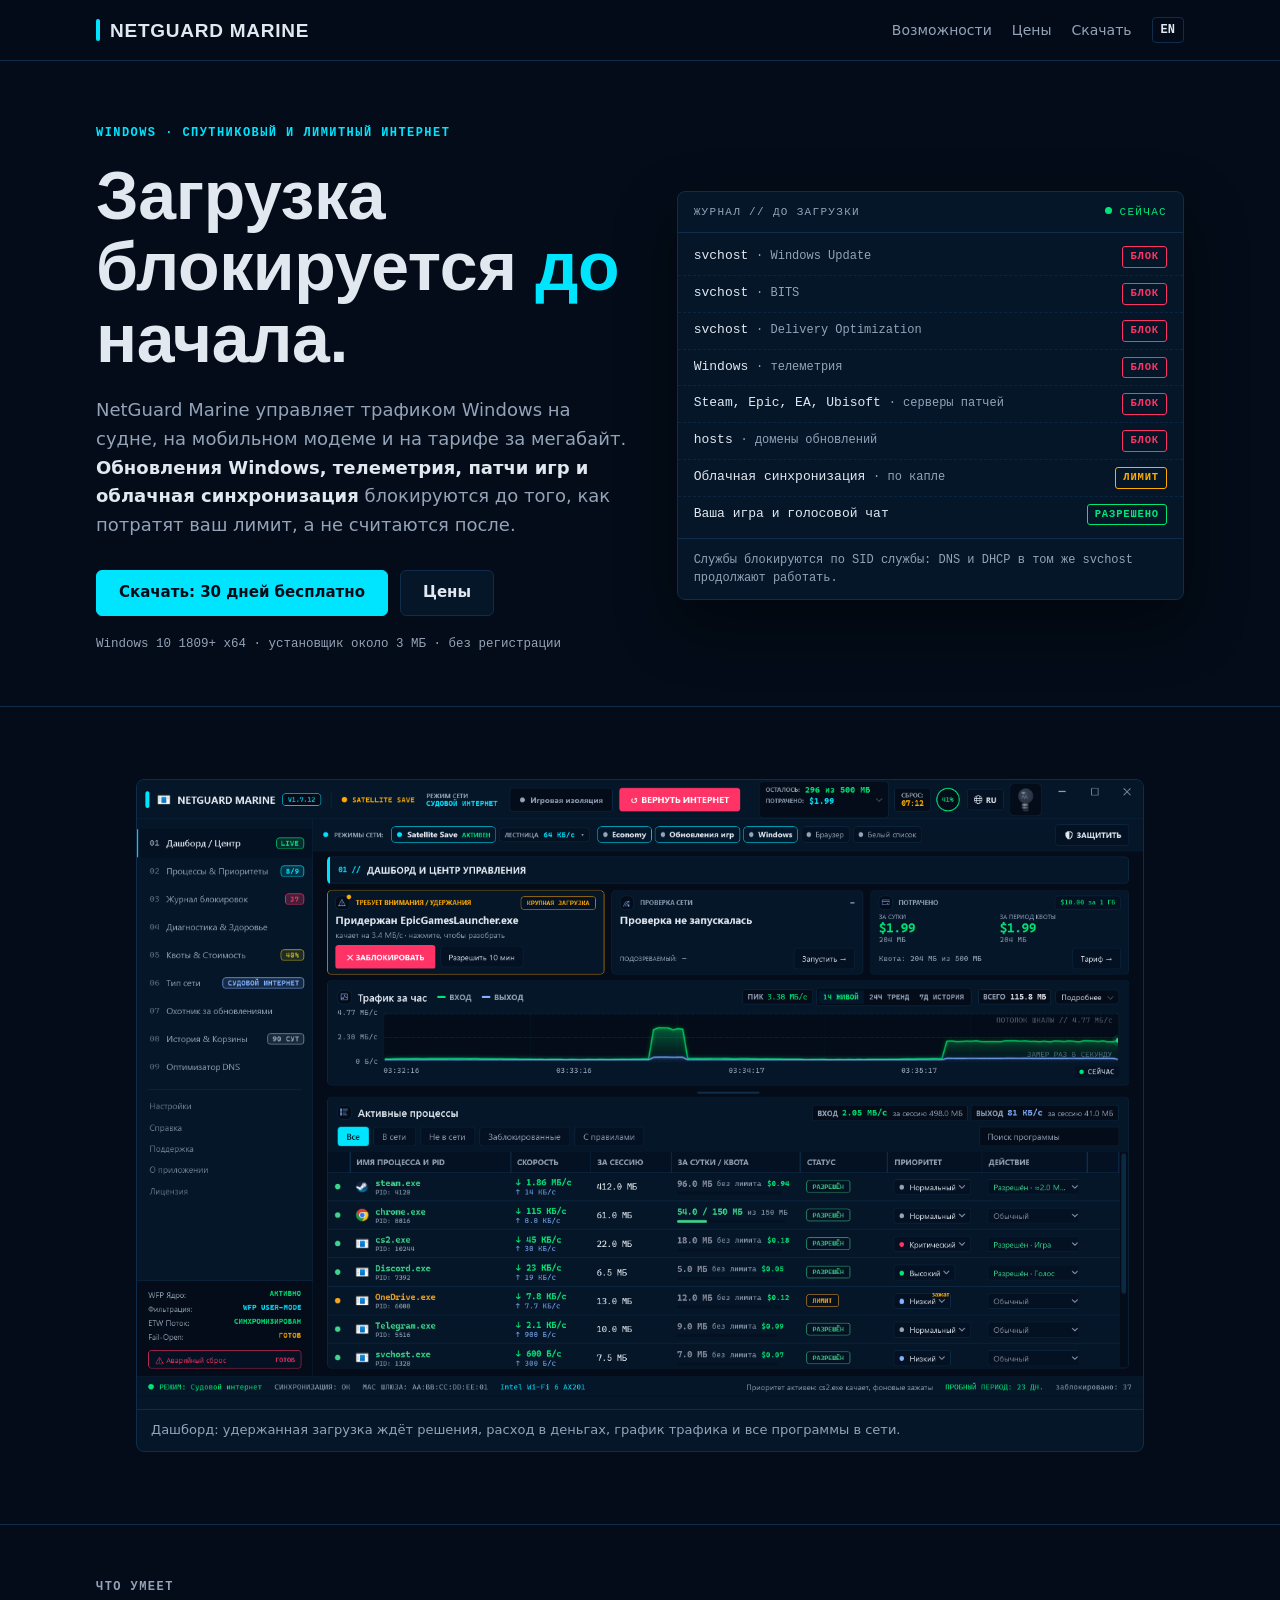
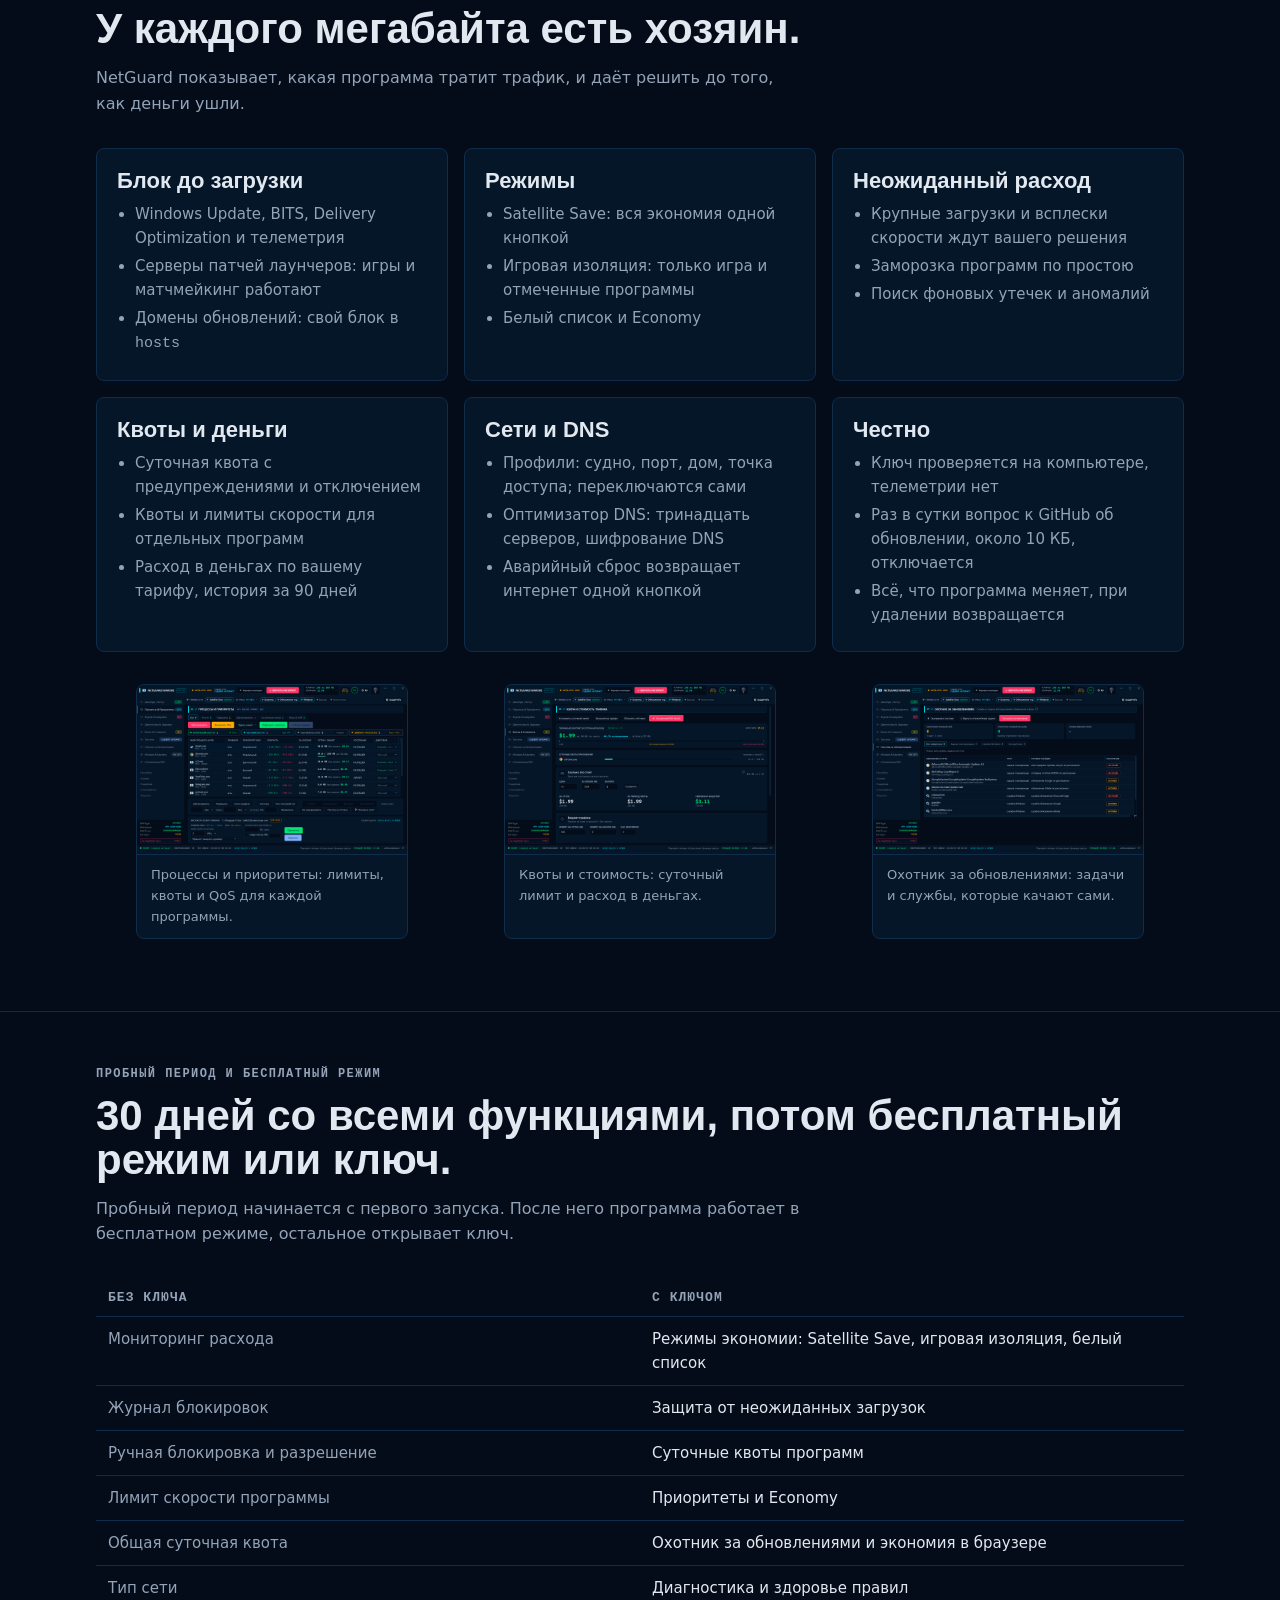
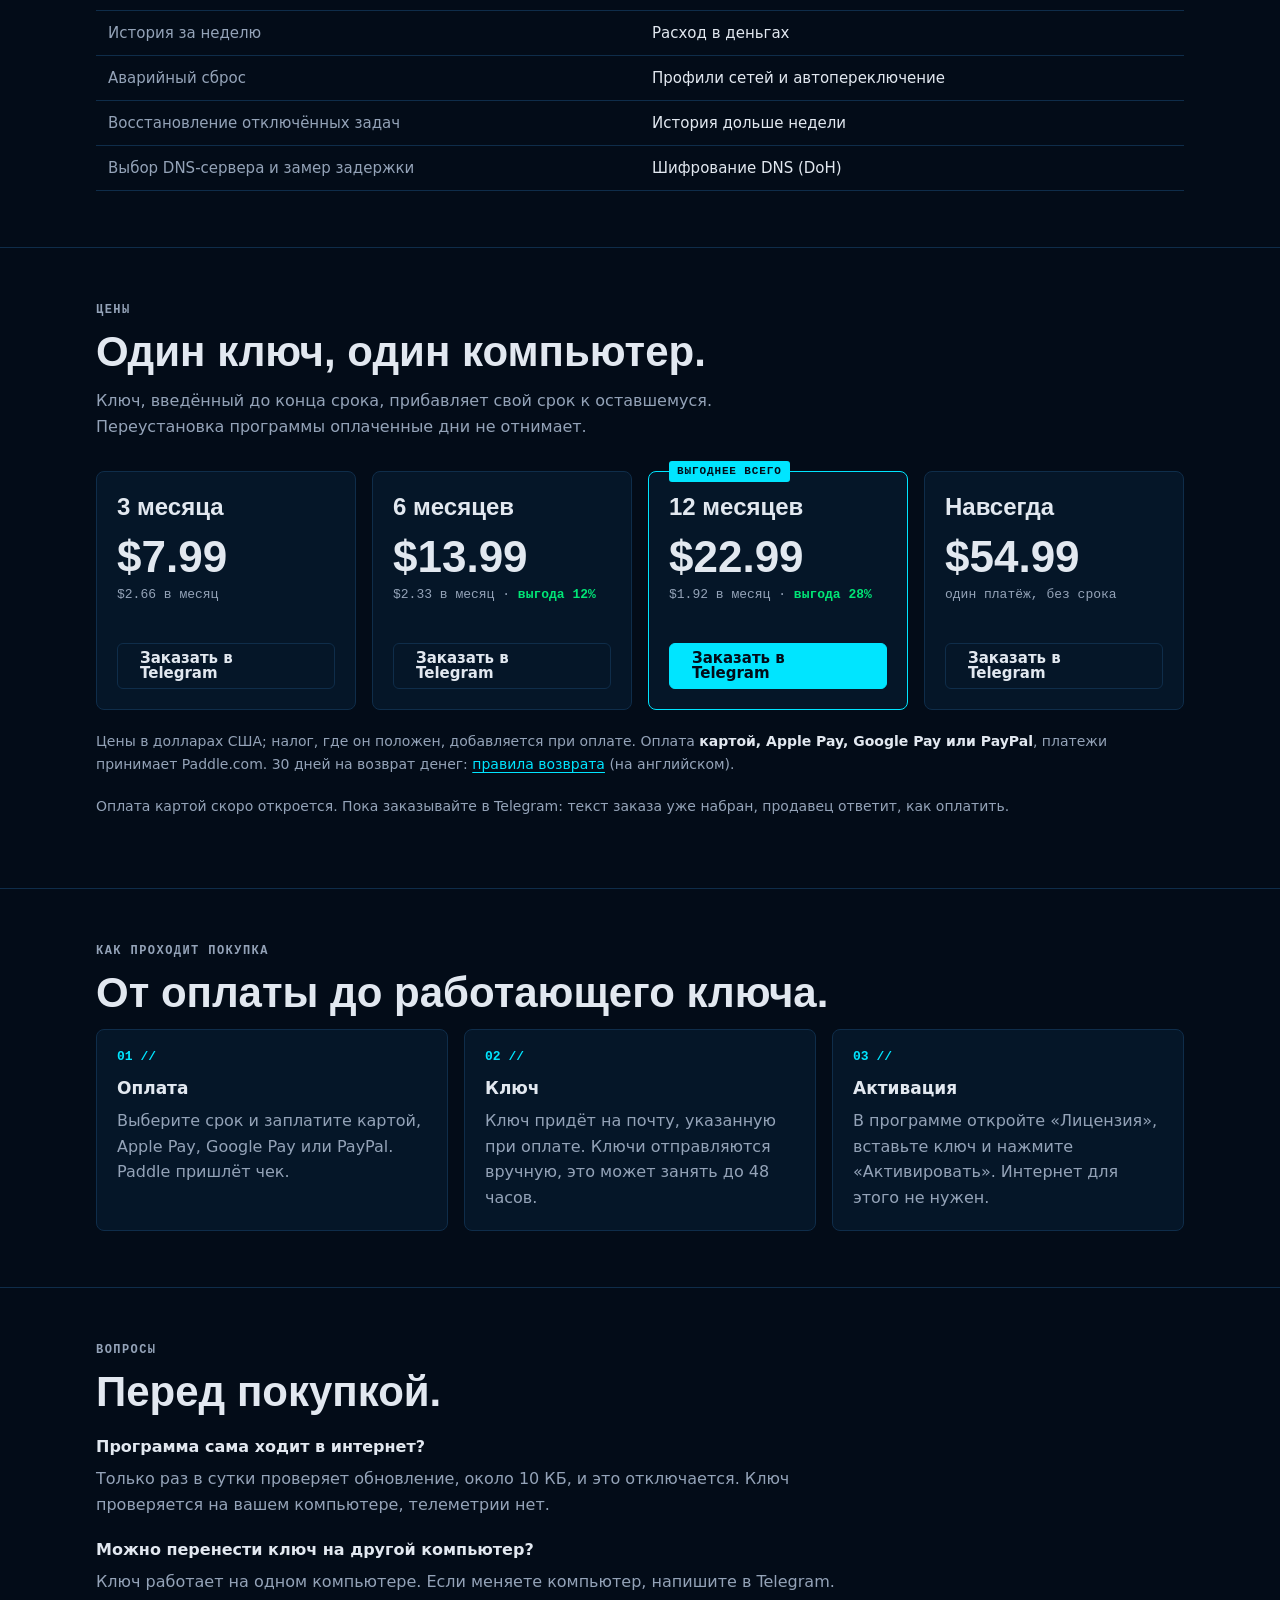
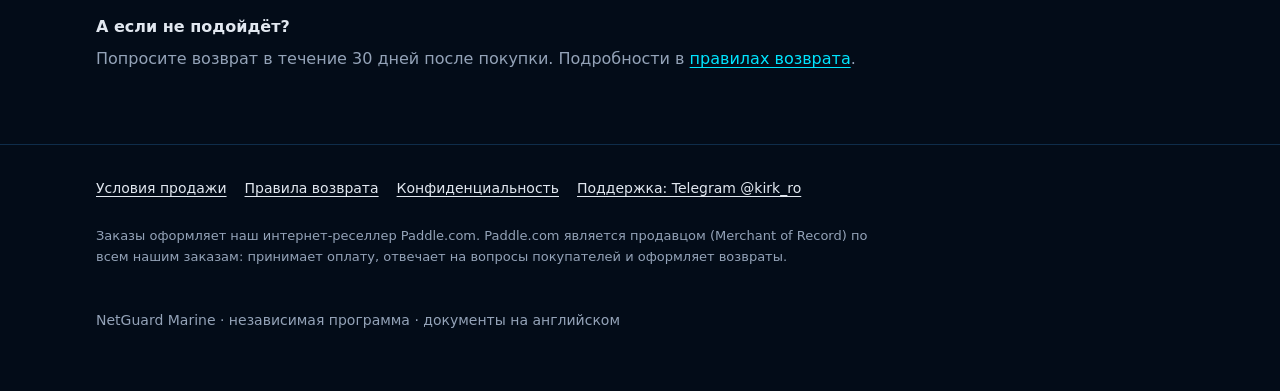
==== docs/ru/index.html @ 9d32442b "Сайт NetGuard Marine: описание, цены, условия, возвраты, конфиденциальность GitHub Pages из docs/: h" ====
<!doctype html>
<html lang="ru">
<head>
<meta charset="utf-8">
<meta name="viewport" content="width=device-width, initial-scale=1">
<title>NetGuard Marine: контроль трафика для спутникового интернета</title>
<meta name="description" content="NetGuard Marine управляет трафиком Windows на судне, на мобильном модеме и на тарифе за мегабайт. Фоновые загрузки блокируются до начала.">
<link rel="stylesheet" href="../assets/site.css">
</head>
<body>

<header class="top">
  <div class="wrap">
    <a class="brand" href="./">NetGuard Marine</a>
    <nav class="nav" aria-label="Разделы">
      <a href="#features">Возможности</a>
      <a href="#pricing">Цены</a>
      <a href="https://github.com/KirkRo/NetGuard-releases/releases/latest">Скачать</a>
      <a class="lang" href="../" hreflang="en" lang="en">EN</a>
    </nav>
  </div>
</header>

<main>
<div class="hero">
  <div class="wrap">
    <div>
      <p class="kicker">Windows · спутниковый и лимитный интернет</p>
      <h1>Загрузка блокируется <em>до</em> начала.</h1>
      <p class="lead">NetGuard Marine управляет трафиком Windows на судне, на мобильном модеме и на тарифе
        за мегабайт. <strong>Обновления Windows, телеметрия, патчи игр и облачная синхронизация</strong>
        блокируются до того, как потратят ваш лимит, а не считаются после.</p>
      <div class="ctas">
        <a class="btn primary" href="https://github.com/KirkRo/NetGuard-releases/releases/latest">Скачать: 30 дней бесплатно</a>
        <a class="btn" href="#pricing">Цены</a>
      </div>
      <p class="fine">Windows 10 1809+ x64 · установщик около 3 МБ · без регистрации</p>
    </div>

    <div class="ledger" aria-label="Что NetGuard блокирует до загрузки">
      <div class="ledger-head"><span>Журнал // до загрузки</span><span class="live">сейчас</span></div>
      <ol>
        <li><span class="who">svchost <small>· Windows Update</small></span><span class="tag block">БЛОК</span></li>
        <li><span class="who">svchost <small>· BITS</small></span><span class="tag block">БЛОК</span></li>
        <li><span class="who">svchost <small>· Delivery Optimization</small></span><span class="tag block">БЛОК</span></li>
        <li><span class="who">Windows <small>· телеметрия</small></span><span class="tag block">БЛОК</span></li>
        <li><span class="who">Steam, Epic, EA, Ubisoft <small>· серверы патчей</small></span><span class="tag block">БЛОК</span></li>
        <li><span class="who">hosts <small>· домены обновлений</small></span><span class="tag block">БЛОК</span></li>
        <li><span class="who">Облачная синхронизация <small>· по капле</small></span><span class="tag slow">ЛИМИТ</span></li>
        <li><span class="who">Ваша игра и голосовой чат</span><span class="tag ok">РАЗРЕШЕНО</span></li>
      </ol>
      <div class="ledger-foot">Службы блокируются по SID службы: DNS и DHCP в том же svchost продолжают работать.</div>
    </div>
  </div>
</div>

<section>
  <div class="wrap">
    <figure class="shot">
      <img src="../img/01-dashboard.png" width="1440" height="900" alt="Дашборд NetGuard Marine: удержанная загрузка, расход в деньгах, график и активные процессы">
      <figcaption>Дашборд: удержанная загрузка ждёт решения, расход в деньгах, график трафика и все программы в сети.</figcaption>
    </figure>
  </div>
</section>

<section id="features">
  <div class="wrap">
    <p class="eyebrow">Что умеет</p>
    <h2>У каждого мегабайта есть хозяин.</h2>
    <p class="sub">NetGuard показывает, какая программа тратит трафик, и даёт решить до того, как деньги ушли.</p>
    <div class="grid">
      <div class="card">
        <h3>Блок до загрузки</h3>
        <ul>
          <li>Windows Update, BITS, Delivery Optimization и телеметрия</li>
          <li>Серверы патчей лаунчеров: игры и матчмейкинг работают</li>
          <li>Домены обновлений: свой блок в <code>hosts</code></li>
        </ul>
      </div>
      <div class="card">
        <h3>Режимы</h3>
        <ul>
          <li>Satellite Save: вся экономия одной кнопкой</li>
          <li>Игровая изоляция: только игра и отмеченные программы</li>
          <li>Белый список и Economy</li>
        </ul>
      </div>
      <div class="card">
        <h3>Неожиданный расход</h3>
        <ul>
          <li>Крупные загрузки и всплески скорости ждут вашего решения</li>
          <li>Заморозка программ по простою</li>
          <li>Поиск фоновых утечек и аномалий</li>
        </ul>
      </div>
      <div class="card">
        <h3>Квоты и деньги</h3>
        <ul>
          <li>Суточная квота с предупреждениями и отключением</li>
          <li>Квоты и лимиты скорости для отдельных программ</li>
          <li>Расход в деньгах по вашему тарифу, история за 90 дней</li>
        </ul>
      </div>
      <div class="card">
        <h3>Сети и DNS</h3>
        <ul>
          <li>Профили: судно, порт, дом, точка доступа; переключаются сами</li>
          <li>Оптимизатор DNS: тринадцать серверов, шифрование DNS</li>
          <li>Аварийный сброс возвращает интернет одной кнопкой</li>
        </ul>
      </div>
      <div class="card">
        <h3>Честно</h3>
        <ul>
          <li>Ключ проверяется на компьютере, телеметрии нет</li>
          <li>Раз в сутки вопрос к GitHub об обновлении, около 10 КБ, отключается</li>
          <li>Всё, что программа меняет, при удалении возвращается</li>
        </ul>
      </div>
    </div>

    <div class="shots">
      <figure class="shot"><img src="../img/02-processes.png" width="1440" height="900" loading="lazy" alt="Экран «Процессы и приоритеты»"><figcaption>Процессы и приоритеты: лимиты, квоты и QoS для каждой программы.</figcaption></figure>
      <figure class="shot"><img src="../img/04-quota.png" width="1440" height="900" loading="lazy" alt="Экран «Квоты и стоимость»"><figcaption>Квоты и стоимость: суточный лимит и расход в деньгах.</figcaption></figure>
      <figure class="shot"><img src="../img/06-hunter.png" width="1440" height="900" loading="lazy" alt="Экран «Охотник за обновлениями»"><figcaption>Охотник за обновлениями: задачи и службы, которые качают сами.</figcaption></figure>
    </div>
  </div>
</section>

<section id="free">
  <div class="wrap">
    <p class="eyebrow">Пробный период и бесплатный режим</p>
    <h2>30 дней со всеми функциями, потом бесплатный режим или ключ.</h2>
    <p class="sub">Пробный период начинается с первого запуска. После него программа работает в бесплатном режиме, остальное открывает ключ.</p>
    <div class="table-scroll">
      <table class="tiers">
        <thead><tr><th>Без ключа</th><th>С ключом</th></tr></thead>
        <tbody>
          <tr><td>Мониторинг расхода</td><td>Режимы экономии: Satellite Save, игровая изоляция, белый список</td></tr>
          <tr><td>Журнал блокировок</td><td>Защита от неожиданных загрузок</td></tr>
          <tr><td>Ручная блокировка и разрешение</td><td>Суточные квоты программ</td></tr>
          <tr><td>Лимит скорости программы</td><td>Приоритеты и Economy</td></tr>
          <tr><td>Общая суточная квота</td><td>Охотник за обновлениями и экономия в браузере</td></tr>
          <tr><td>Тип сети</td><td>Диагностика и здоровье правил</td></tr>
          <tr><td>История за неделю</td><td>Расход в деньгах</td></tr>
          <tr><td>Аварийный сброс</td><td>Профили сетей и автопереключение</td></tr>
          <tr><td>Восстановление отключённых задач</td><td>История дольше недели</td></tr>
          <tr><td>Выбор DNS-сервера и замер задержки</td><td>Шифрование DNS (DoH)</td></tr>
        </tbody>
      </table>
    </div>
  </div>
</section>

<section id="pricing">
  <div class="wrap">
    <p class="eyebrow">Цены</p>
    <h2>Один ключ, один компьютер.</h2>
    <p class="sub">Ключ, введённый до конца срока, прибавляет свой срок к оставшемуся. Переустановка программы оплаченные дни не отнимает.</p>

    <div class="plans">
      <div class="plan" id="plan-3m">
        <h3>3 месяца</h3>
        <div class="price">$7.99</div>
        <div class="per">$2.66 в месяц</div>
        <a class="btn" data-buy="3m" data-price="$7.99" href="#pricing"><span data-label>Купить</span></a>
      </div>
      <div class="plan" id="plan-6m">
        <h3>6 месяцев</h3>
        <div class="price">$13.99</div>
        <div class="per">$2.33 в месяц · <b>выгода 12%</b></div>
        <a class="btn" data-buy="6m" data-price="$13.99" href="#pricing"><span data-label>Купить</span></a>
      </div>
      <div class="plan best" id="plan-12m">
        <span class="badge">Выгоднее всего</span>
        <h3>12 месяцев</h3>
        <div class="price">$22.99</div>
        <div class="per">$1.92 в месяц · <b>выгода 28%</b></div>
        <a class="btn primary" data-buy="12m" data-price="$22.99" href="#pricing"><span data-label>Купить</span></a>
      </div>
      <div class="plan" id="plan-forever">
        <h3>Навсегда</h3>
        <div class="price">$54.99</div>
        <div class="per">один платёж, без срока</div>
        <a class="btn" data-buy="forever" data-price="$54.99" href="#pricing"><span data-label>Купить</span></a>
      </div>
    </div>

    <p class="pay-note">Цены в долларах США; налог, где он положен, добавляется при оплате.
      Оплата <strong>картой, Apple Pay, Google Pay или PayPal</strong>, платежи принимает Paddle.com.
      30 дней на возврат денег: <a href="../refund.html">правила возврата</a> (на английском).</p>
    <p class="pay-note" data-shop-note hidden>Оплата картой скоро откроется. Пока заказывайте в Telegram:
      текст заказа уже набран, продавец ответит, как оплатить.</p>
  </div>
</section>

<section id="how">
  <div class="wrap">
    <p class="eyebrow">Как проходит покупка</p>
    <h2>От оплаты до работающего ключа.</h2>
    <ol class="steps">
      <li><strong>Оплата</strong>Выберите срок и заплатите картой, Apple Pay, Google Pay или PayPal. Paddle пришлёт чек.</li>
      <li><strong>Ключ</strong>Ключ придёт на почту, указанную при оплате. Ключи отправляются вручную, это может занять до 48 часов.</li>
      <li><strong>Активация</strong>В программе откройте «Лицензия», вставьте ключ и нажмите «Активировать». Интернет для этого не нужен.</li>
    </ol>
  </div>
</section>

<section id="faq">
  <div class="wrap">
    <p class="eyebrow">Вопросы</p>
    <h2>Перед покупкой.</h2>
    <dl class="faq">
      <dt>Программа сама ходит в интернет?</dt>
      <dd>Только раз в сутки проверяет обновление, около 10 КБ, и это отключается. Ключ проверяется на вашем компьютере, телеметрии нет.</dd>
      <dt>Можно перенести ключ на другой компьютер?</dt>
      <dd>Ключ работает на одном компьютере. Если меняете компьютер, напишите в Telegram.</dd>
      <dt>А если не подойдёт?</dt>
      <dd>Попросите возврат в течение 30 дней после покупки. Подробности в <a href="../refund.html">правилах возврата</a>.</dd>
    </dl>
  </div>
</section>
</main>

<footer>
  <div class="wrap">
    <nav aria-label="Документы">
      <a href="../terms.html">Условия продажи</a>
      <a href="../refund.html">Правила возврата</a>
      <a href="../privacy.html">Конфиденциальность</a>
      <a href="https://t.me/kirk_ro">Поддержка: Telegram @kirk_ro</a>
    </nav>
    <p class="mor">Заказы оформляет наш интернет-реселлер Paddle.com. Paddle.com является продавцом (Merchant of Record)
      по всем нашим заказам: принимает оплату, отвечает на вопросы покупателей и оформляет возвраты.</p>
    <p>NetGuard Marine · независимая программа · документы на английском</p>
  </div>
</footer>

<script src="../assets/shop.js"></script>
<script src="../assets/site.js"></script>
</body>
</html>
---- docs/assets/site.css ----
/* NetGuard Marine - сайт продукта (GitHub Pages, KirkRo/NetGuard-releases/docs).
   Цвета - из тёмной темы программы (Ui.ThemeDark): сайт и окно выглядят одним продуктом.
   Шрифты системные: Bahnschrift и Segoe UI есть в каждой Windows 10+, а это вся аудитория;
   сторонних шрифтов сайт не грузит, и в политике конфиденциальности это правда. */

:root {
  --bg: #030C18;
  --bg2: #051628;
  --bg3: #031122;
  --fg: #E2E8F0;
  --dim: #94A3B8;
  --line: #0F2D4A;
  --accent: #00E5FF;
  --soft: #82B1FF;
  --ok: #00E676;
  --warn: #FFAB00;
  --danger: #FF3366;
  --on-accent: #020C18;

  --display: "Bahnschrift SemiCondensed", "Bahnschrift", "DIN Condensed", "Barlow Condensed", "Arial Narrow", sans-serif;
  --body: "Segoe UI Variable Text", "Segoe UI", system-ui, -apple-system, "Roboto", sans-serif;
  --mono: "Cascadia Mono", "JetBrains Mono", "Consolas", ui-monospace, monospace;

  --wrap: 1120px;
  --gutter: 16px;
}

* { box-sizing: border-box; }

html { -webkit-text-size-adjust: 100%; }

body {
  margin: 0;
  background: var(--bg);
  color: var(--fg);
  font: 16px/1.6 var(--body);
  overflow-x: hidden;
}

a { color: var(--accent); text-underline-offset: 3px; }
a:hover { color: #fff; }

:focus-visible { outline: 2px solid var(--accent); outline-offset: 3px; border-radius: 3px; }

img { max-width: 100%; height: auto; display: block; }

.wrap { max-width: var(--wrap); margin: 0 auto; padding: 0 var(--gutter); }

/* ---- шапка ---- */
.top {
  position: sticky; top: 0; z-index: 10;
  background: rgba(3, 12, 24, 0.92);
  backdrop-filter: blur(8px);
  border-bottom: 1px solid var(--line);
}
.top .wrap { display: flex; align-items: center; gap: 24px; height: 60px; }
.brand {
  display: flex; align-items: center; gap: 10px;
  font: 600 19px/1 var(--display); letter-spacing: .04em; text-transform: uppercase;
  color: var(--fg); text-decoration: none; white-space: nowrap;
}
.brand::before {
  content: ""; width: 4px; height: 22px; border-radius: 2px; background: var(--accent);
}
.nav { display: flex; gap: 20px; margin-left: auto; align-items: center; }
.nav a { color: var(--dim); text-decoration: none; font-size: 14px; }
.nav a:hover { color: var(--fg); }
.nav .lang {
  font: 600 12px/1 var(--mono); color: var(--fg);
  border: 1px solid var(--line); border-radius: 4px; padding: 6px 8px;
}
@media (max-width: 720px) {
  .nav a:not(.lang) { display: none; }
}

/* ---- первый экран ---- */
.hero { padding: 64px 0 40px; }
.hero .wrap { display: grid; grid-template-columns: 1.05fr 1fr; gap: 48px; align-items: center; }
.kicker {
  font: 600 12px/1.4 var(--mono); letter-spacing: .12em; text-transform: uppercase;
  color: var(--accent); margin: 0 0 18px;
}
h1, h2, h3 { font-family: var(--display); font-weight: 600; line-height: 1.05; margin: 0; }
h1 { font-size: clamp(40px, 6vw, 68px); letter-spacing: -.005em; }
h1 em { font-style: normal; color: var(--accent); }
.lead { font-size: 18px; color: var(--dim); margin: 22px 0 30px; max-width: 34em; }
.lead strong { color: var(--fg); font-weight: 600; }
.ctas { display: flex; flex-wrap: wrap; gap: 12px; }
.fine { font: 12.5px/1.6 var(--mono); color: var(--dim); margin-top: 18px; }

.btn {
  display: inline-flex; align-items: center; justify-content: center; gap: 8px;
  min-height: 46px; padding: 0 22px; border-radius: 6px;
  font: 600 15px/1 var(--body); text-decoration: none; cursor: pointer;
  border: 1px solid var(--line); background: var(--bg2); color: var(--fg);
}
.btn:hover { border-color: var(--accent); color: #fff; }
.btn.primary { background: var(--accent); border-color: var(--accent); color: var(--on-accent); }
.btn.primary:hover { background: #7ff2ff; color: var(--on-accent); }

/* ---- подпись сайта: журнал блокировок до загрузки ---- */
.ledger {
  background: var(--bg2); border: 1px solid var(--line); border-radius: 8px;
  font: 13px/1.5 var(--mono); overflow: hidden;
  box-shadow: 0 24px 60px rgba(0, 0, 0, .45);
}
.ledger-head {
  display: flex; justify-content: space-between; gap: 12px;
  padding: 12px 16px; border-bottom: 1px solid var(--line);
  font-size: 11px; letter-spacing: .12em; text-transform: uppercase; color: var(--dim);
}
.ledger-head .live { color: var(--ok); }
.ledger-head .live::before {
  content: ""; display: inline-block; width: 7px; height: 7px; border-radius: 50%;
  background: var(--ok); margin-right: 7px; vertical-align: 1px;
}
.ledger ol { list-style: none; margin: 0; padding: 6px 0; }
.ledger li {
  display: grid; grid-template-columns: 1fr auto; gap: 12px; align-items: baseline;
  padding: 7px 16px; border-bottom: 1px dashed rgba(15, 45, 74, .7);
  opacity: 0; transform: translateY(4px);
  animation: row .45s ease-out forwards;
}
.ledger li:last-child { border-bottom: 0; }
.ledger .who { color: var(--fg); overflow: hidden; text-overflow: ellipsis; white-space: nowrap; }
.ledger .who small { color: var(--dim); font-size: 12px; }
.tag {
  font-size: 10.5px; font-weight: 700; letter-spacing: .08em; padding: 2px 7px;
  border-radius: 3px; border: 1px solid currentColor;
}
.tag.block { color: var(--danger); }
.tag.slow { color: var(--warn); }
.tag.ok { color: var(--ok); }
.ledger-foot { padding: 12px 16px; border-top: 1px solid var(--line); color: var(--dim); font-size: 12px; }
.ledger li:nth-child(1) { animation-delay: .15s; }
.ledger li:nth-child(2) { animation-delay: .3s; }
.ledger li:nth-child(3) { animation-delay: .45s; }
.ledger li:nth-child(4) { animation-delay: .6s; }
.ledger li:nth-child(5) { animation-delay: .75s; }
.ledger li:nth-child(6) { animation-delay: .9s; }
.ledger li:nth-child(7) { animation-delay: 1.05s; }
.ledger li:nth-child(8) { animation-delay: 1.2s; }
@keyframes row { to { opacity: 1; transform: none; } }
@media (prefers-reduced-motion: reduce) {
  .ledger li { animation: none; opacity: 1; transform: none; }
}

@media (max-width: 900px) {
  .hero { padding-top: 40px; }
  .hero .wrap { grid-template-columns: 1fr; gap: 36px; }
}

/* ---- разделы ---- */
section { padding: 56px 0; border-top: 1px solid var(--line); scroll-margin-top: 60px; }
.plan { scroll-margin-top: 90px; }
.eyebrow {
  font: 600 12px/1 var(--mono); letter-spacing: .12em; text-transform: uppercase; color: var(--dim);
  margin: 0 0 14px;
}
h2 { font-size: clamp(30px, 4vw, 42px); margin-bottom: 14px; }
.sub { color: var(--dim); max-width: 44em; margin: 0 0 32px; }

.shot {
  border: 1px solid var(--line); border-radius: 8px; overflow: hidden; background: var(--bg2);
}
.shot figcaption { padding: 10px 14px; font-size: 13px; color: var(--dim); border-top: 1px solid var(--line); }
.shots { display: grid; grid-template-columns: repeat(3, 1fr); gap: 16px; margin-top: 16px; }
@media (max-width: 800px) { .shots { grid-template-columns: 1fr; } }

.grid { display: grid; grid-template-columns: repeat(3, 1fr); gap: 16px; }
@media (max-width: 900px) { .grid { grid-template-columns: repeat(2, 1fr); } }
@media (max-width: 600px) { .grid { grid-template-columns: 1fr; } }
.card {
  background: var(--bg2); border: 1px solid var(--line); border-radius: 8px; padding: 20px;
}
.card h3 { font-size: 22px; margin-bottom: 10px; }
.card p, .card ul { margin: 0; color: var(--dim); font-size: 15px; }
.card ul { padding-left: 18px; }
.card li { margin: 4px 0; }

/* ---- без ключа / с ключом ---- */
.tiers { width: 100%; border-collapse: collapse; font-size: 15px; }
.tiers th {
  text-align: left; font: 600 13px/1 var(--mono); letter-spacing: .08em; text-transform: uppercase;
  color: var(--dim); padding: 12px; border-bottom: 1px solid var(--line);
}
.tiers td { padding: 10px 12px; border-bottom: 1px solid var(--line); vertical-align: top; width: 50%; }
.tiers td:first-child { color: var(--dim); }
.table-scroll { overflow-x: auto; }

/* ---- цены ---- */
.plans { display: grid; grid-template-columns: repeat(4, 1fr); gap: 16px; }
@media (max-width: 980px) { .plans { grid-template-columns: repeat(2, 1fr); } }
@media (max-width: 520px) { .plans { grid-template-columns: 1fr; } }
.plan {
  position: relative; display: flex; flex-direction: column;
  background: var(--bg2); border: 1px solid var(--line); border-radius: 8px; padding: 22px 20px 20px;
}
.plan.best { border-color: var(--accent); }
.plan.picked { box-shadow: 0 0 0 2px var(--accent); }
.plan .badge {
  position: absolute; top: -11px; left: 20px;
  font: 700 11px/1 var(--mono); letter-spacing: .08em; text-transform: uppercase;
  background: var(--accent); color: var(--on-accent); padding: 5px 8px; border-radius: 3px;
}
.plan h3 { font-size: 24px; }
.price { font: 600 44px/1 var(--display); margin: 16px 0 6px; }
.per { font: 13px/1.5 var(--mono); color: var(--dim); min-height: 40px; }
.per b { color: var(--ok); font-weight: 600; }
.plan .btn { margin-top: 18px; width: 100%; }
.pay-note { margin-top: 20px; color: var(--dim); font-size: 14px; }
.pay-note strong { color: var(--fg); }

/* ---- как проходит покупка: порядок важен, поэтому номера ---- */
.steps { counter-reset: step; display: grid; grid-template-columns: repeat(3, 1fr); gap: 16px; margin: 0; padding: 0; list-style: none; }
@media (max-width: 800px) { .steps { grid-template-columns: 1fr; } }
.steps li { counter-increment: step; background: var(--bg2); border: 1px solid var(--line); border-radius: 8px; padding: 20px; color: var(--dim); }
.steps li::before {
  content: counter(step, decimal-leading-zero) " //";
  display: block; font: 600 13px/1 var(--mono); color: var(--accent); margin-bottom: 12px;
}
.steps strong { display: block; color: var(--fg); font-size: 17px; margin-bottom: 6px; }

.faq dt { font-weight: 600; margin-top: 20px; }
.faq dd { margin: 6px 0 0; color: var(--dim); max-width: 48em; }

/* ---- подвал ---- */
footer { border-top: 1px solid var(--line); padding: 32px 0 48px; font-size: 14px; color: var(--dim); }
footer .wrap { display: grid; gap: 14px; }
footer nav { display: flex; flex-wrap: wrap; gap: 18px; }
footer nav a { color: var(--fg); }
.mor { font-size: 13px; max-width: 60em; }

/* ---- юридические страницы ---- */
.doc { padding: 48px 0 64px; }
.doc .wrap { max-width: 800px; }
.doc h1 { font-size: clamp(34px, 5vw, 48px); margin-bottom: 8px; }
.doc .updated { font: 13px var(--mono); color: var(--dim); margin: 0 0 28px; }
.doc h2 { font-size: 26px; margin: 36px 0 10px; }
.doc p, .doc li { color: #CBD5E1; }
.doc ul { padding-left: 20px; }
.doc code { font: 14px var(--mono); color: var(--fg); background: var(--bg2); padding: 1px 5px; border-radius: 3px; overflow-wrap: anywhere; }
.box { border: 1px solid var(--line); border-left: 3px solid var(--accent); background: var(--bg2); padding: 14px 18px; border-radius: 6px; }
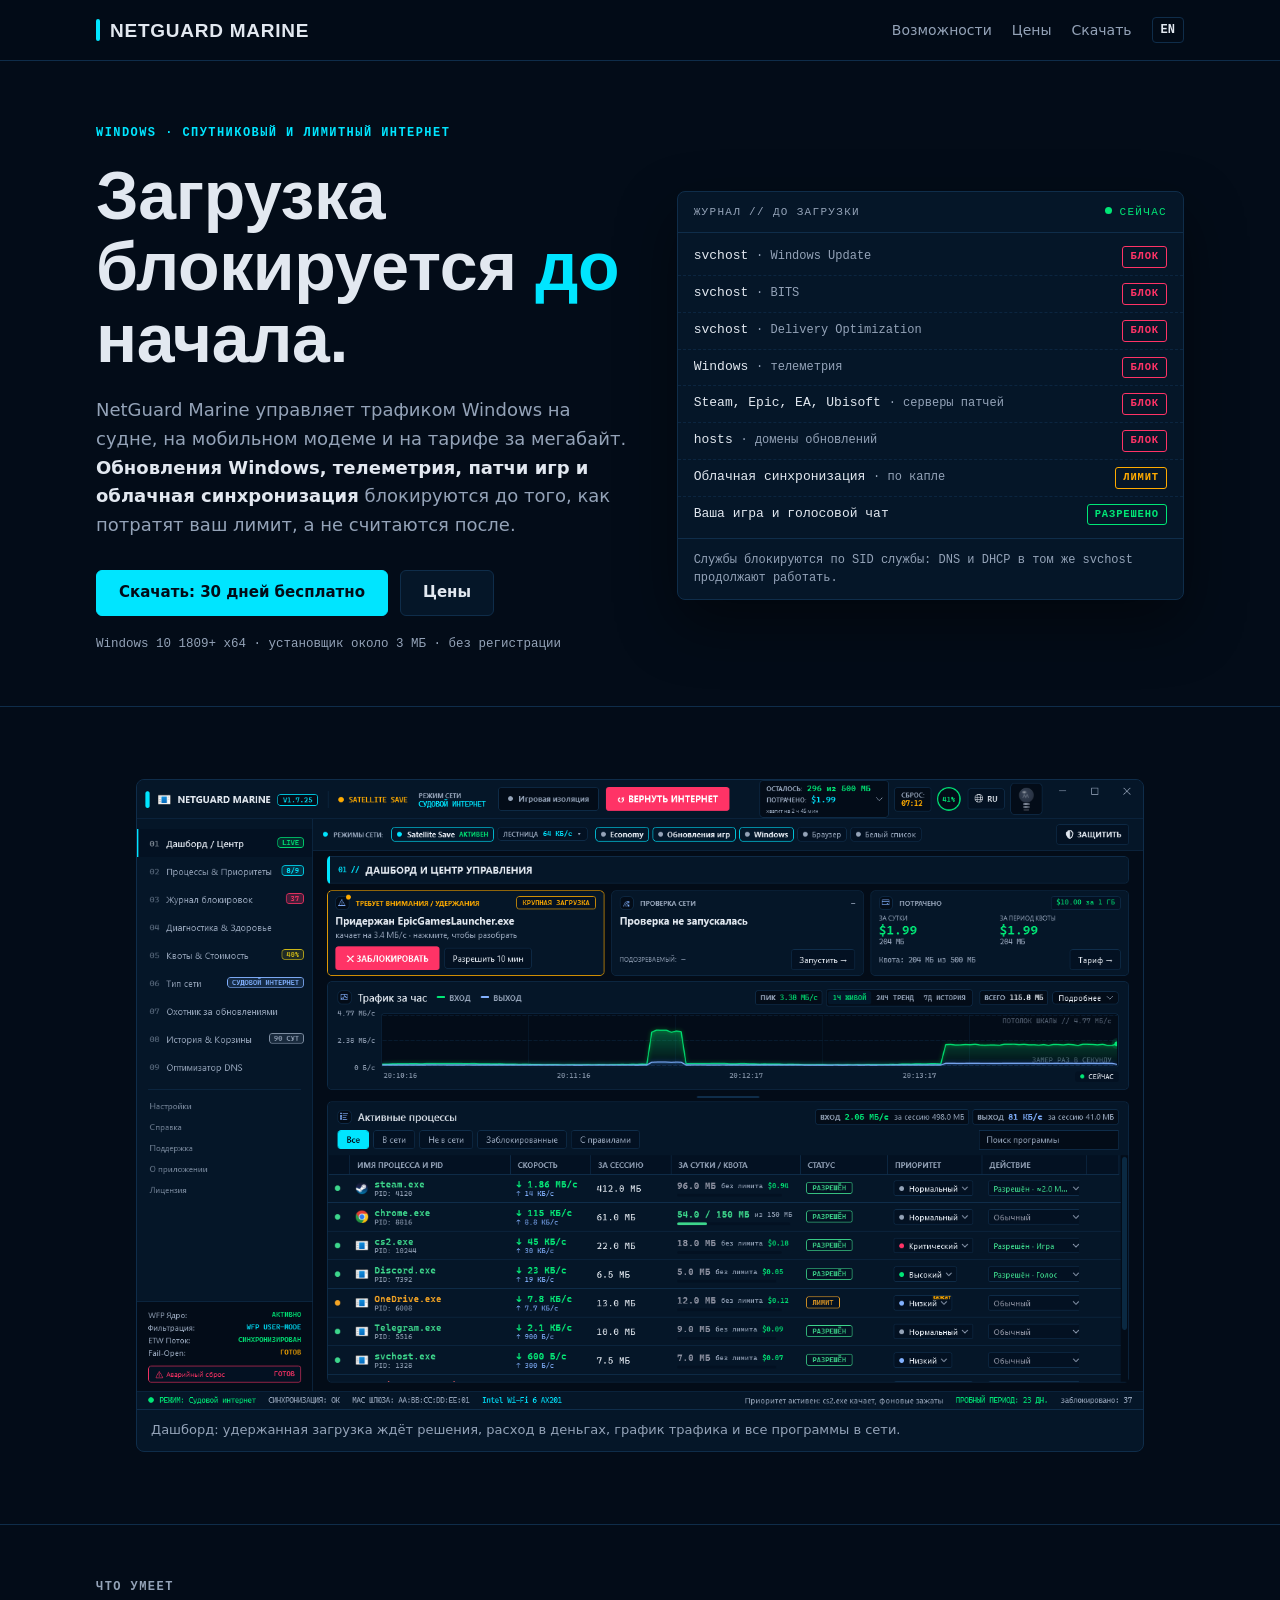
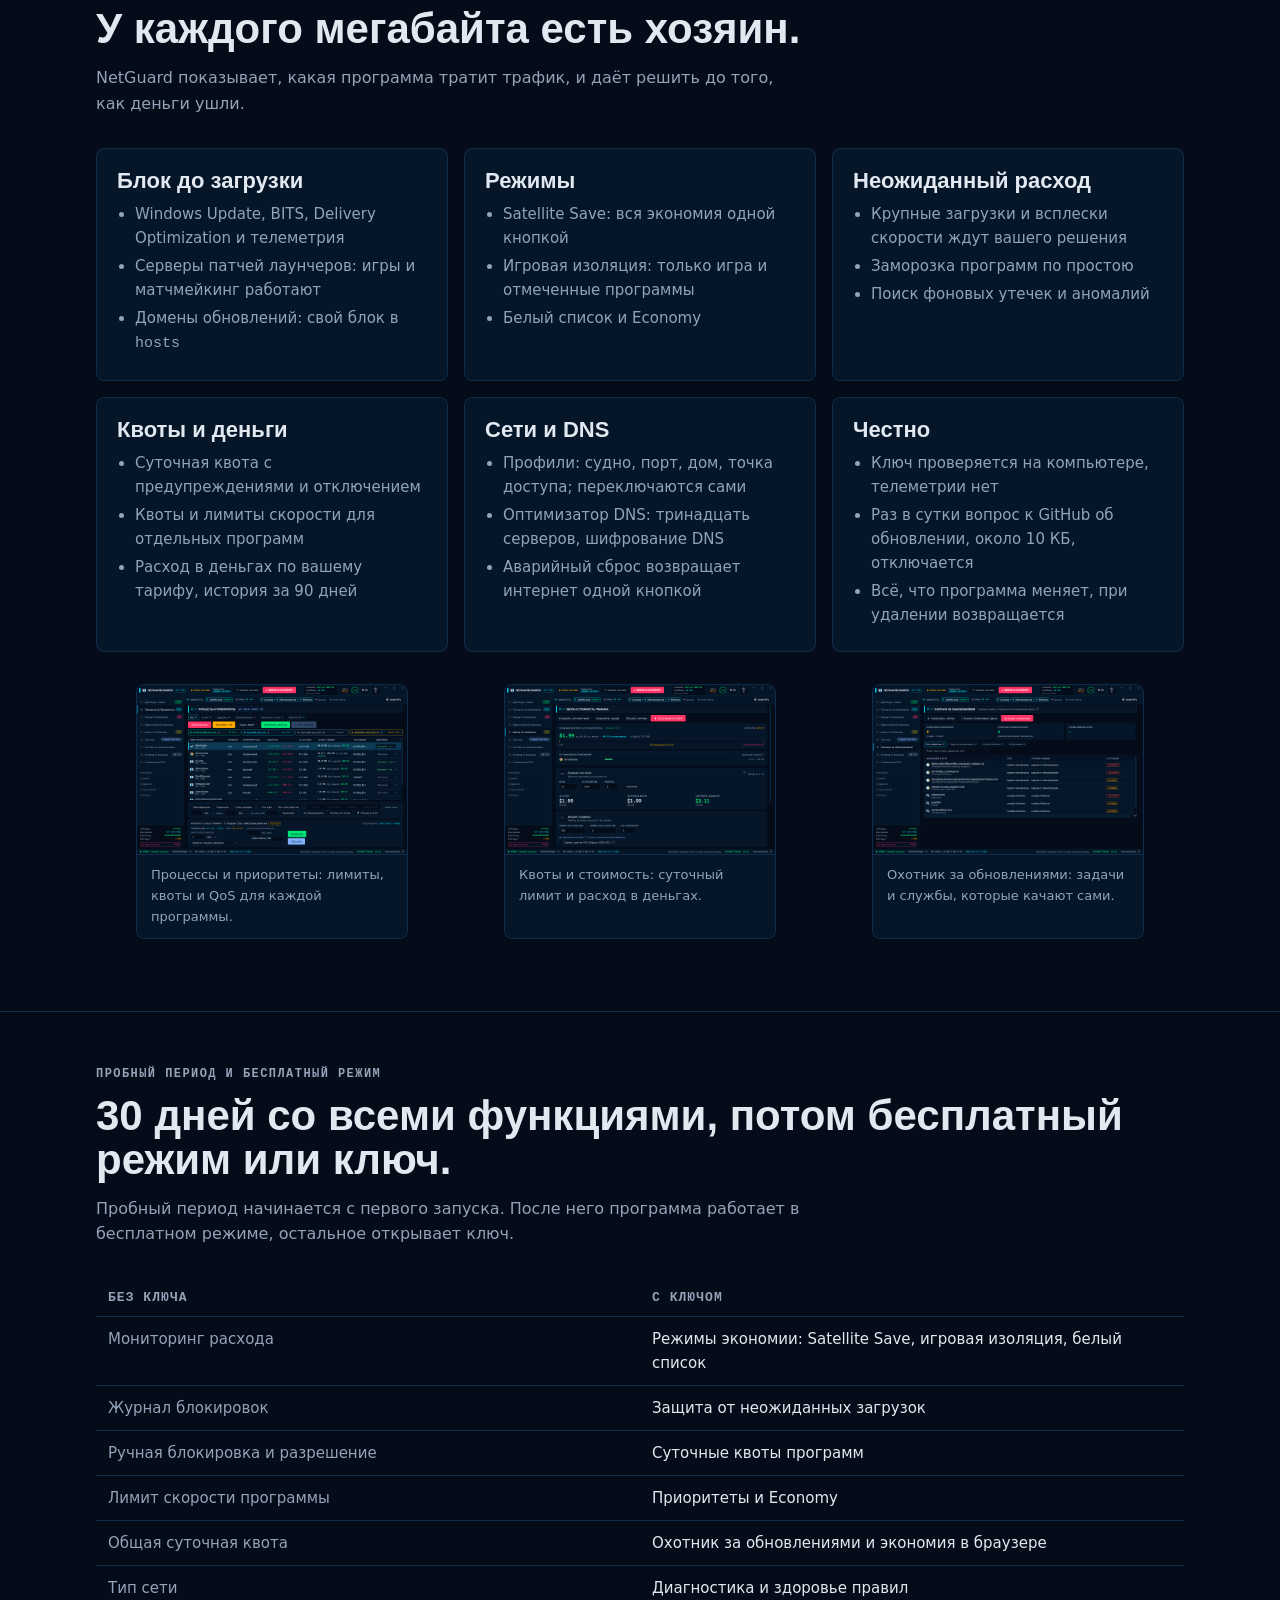
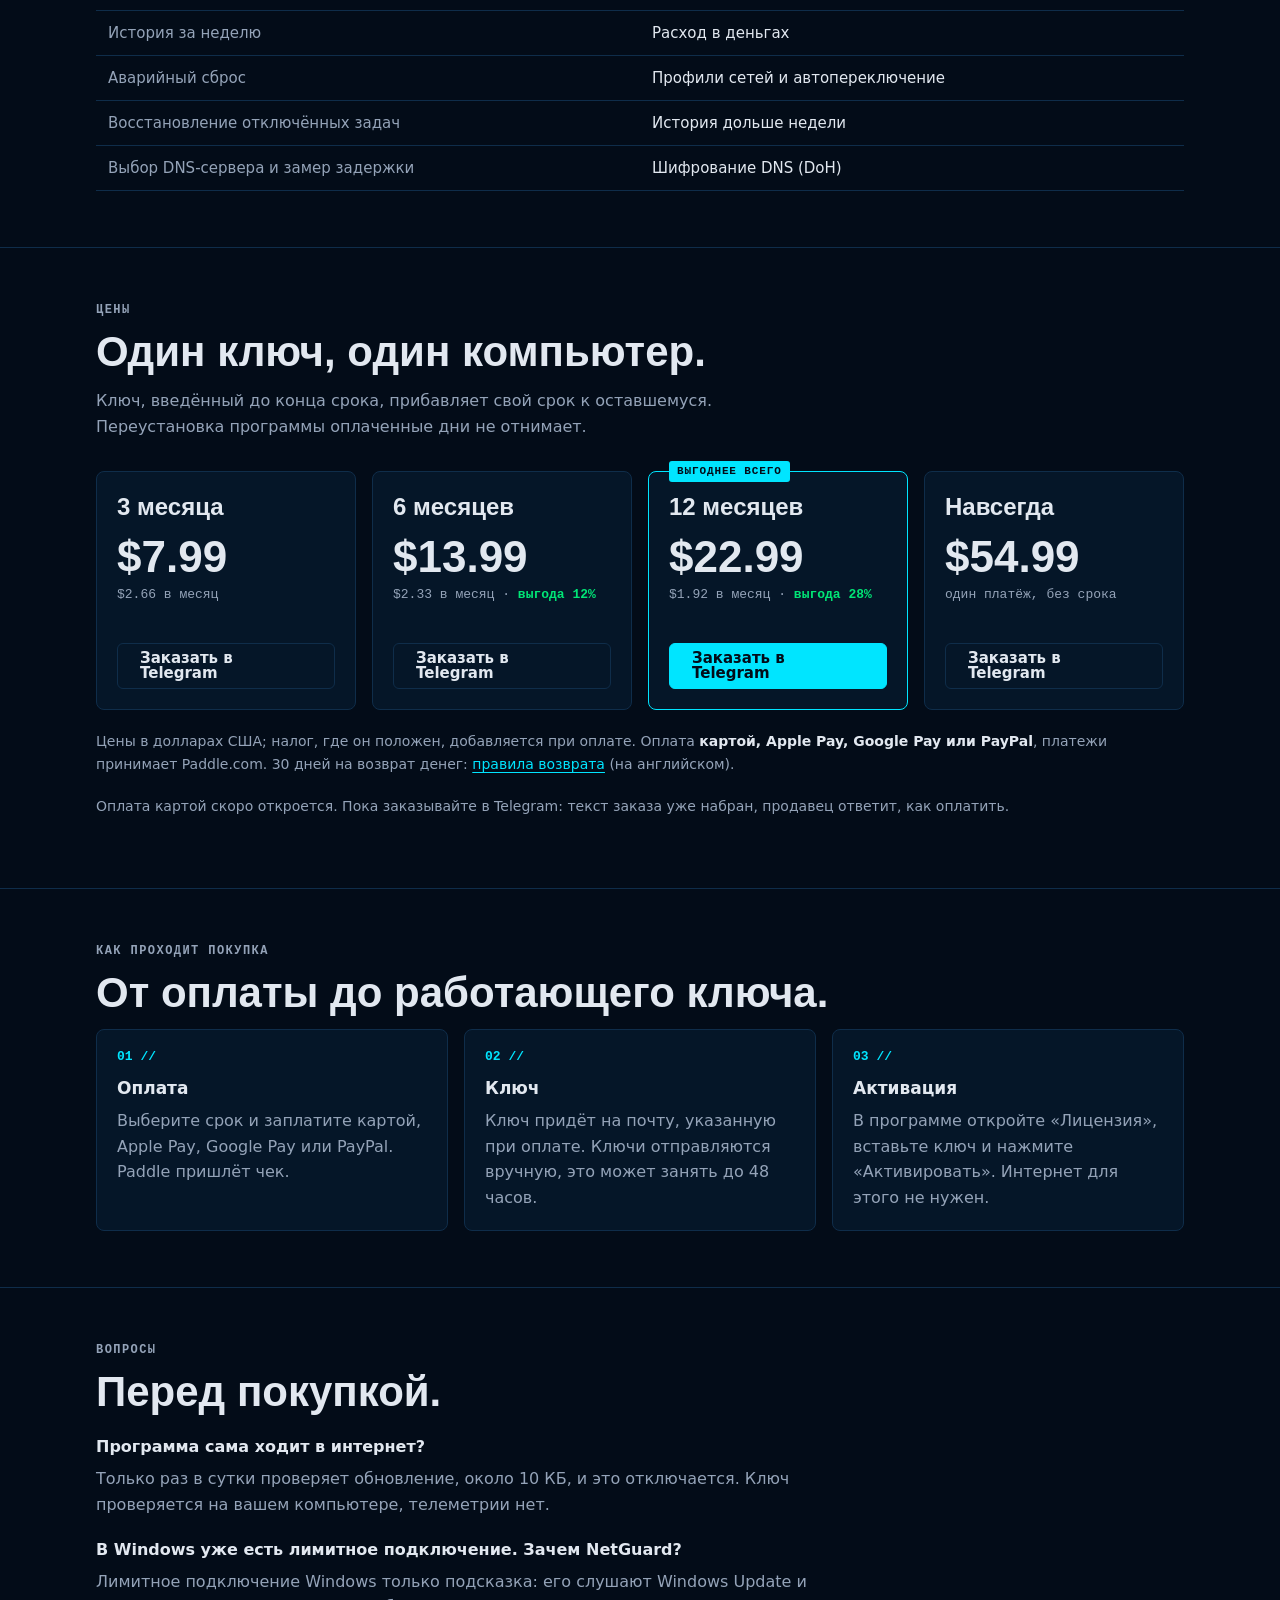
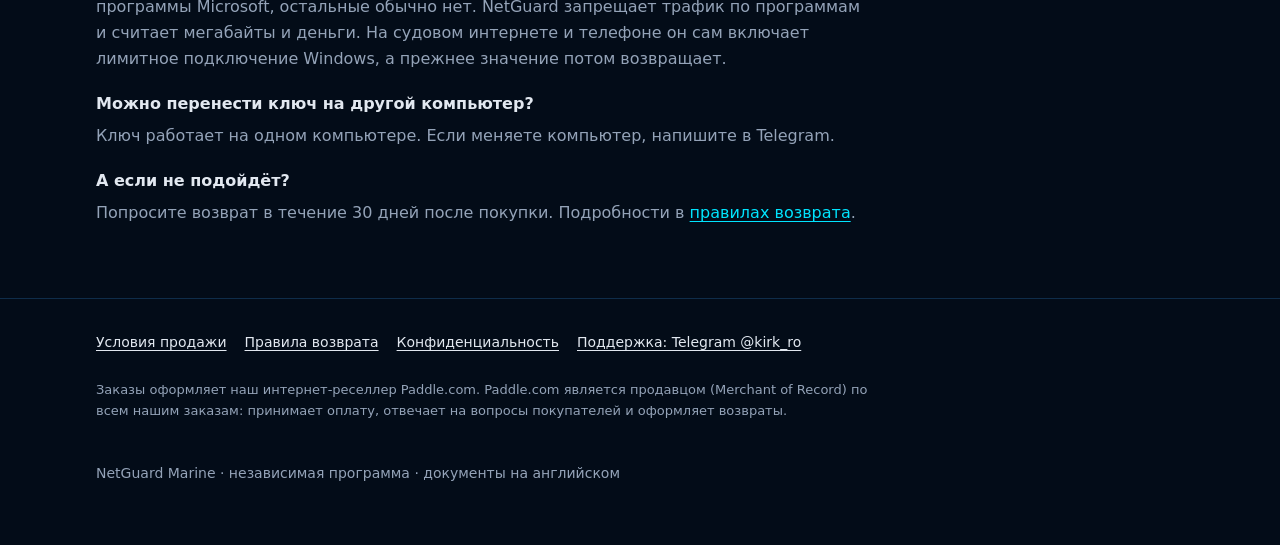
==== commit bd26d78d: "NetGuard 1.7.25: сайт, README и снимки; вопрос о лимитном подключении Windows Co-Authored-By: Claude" ====
--- a/docs/ru/index.html
+++ b/docs/ru/index.html
@@ -213,6 +213,8 @@
     <dl class="faq">
       <dt>Программа сама ходит в интернет?</dt>
       <dd>Только раз в сутки проверяет обновление, около 10 КБ, и это отключается. Ключ проверяется на вашем компьютере, телеметрии нет.</dd>
+      <dt>В Windows уже есть лимитное подключение. Зачем NetGuard?</dt>
+      <dd>Лимитное подключение Windows только подсказка: его слушают Windows Update и программы Microsoft, остальные обычно нет. NetGuard запрещает трафик по программам и считает мегабайты и деньги. На судовом интернете и телефоне он сам включает лимитное подключение Windows, а прежнее значение потом возвращает.</dd>
       <dt>Можно перенести ключ на другой компьютер?</dt>
       <dd>Ключ работает на одном компьютере. Если меняете компьютер, напишите в Telegram.</dd>
       <dt>А если не подойдёт?</dt>
